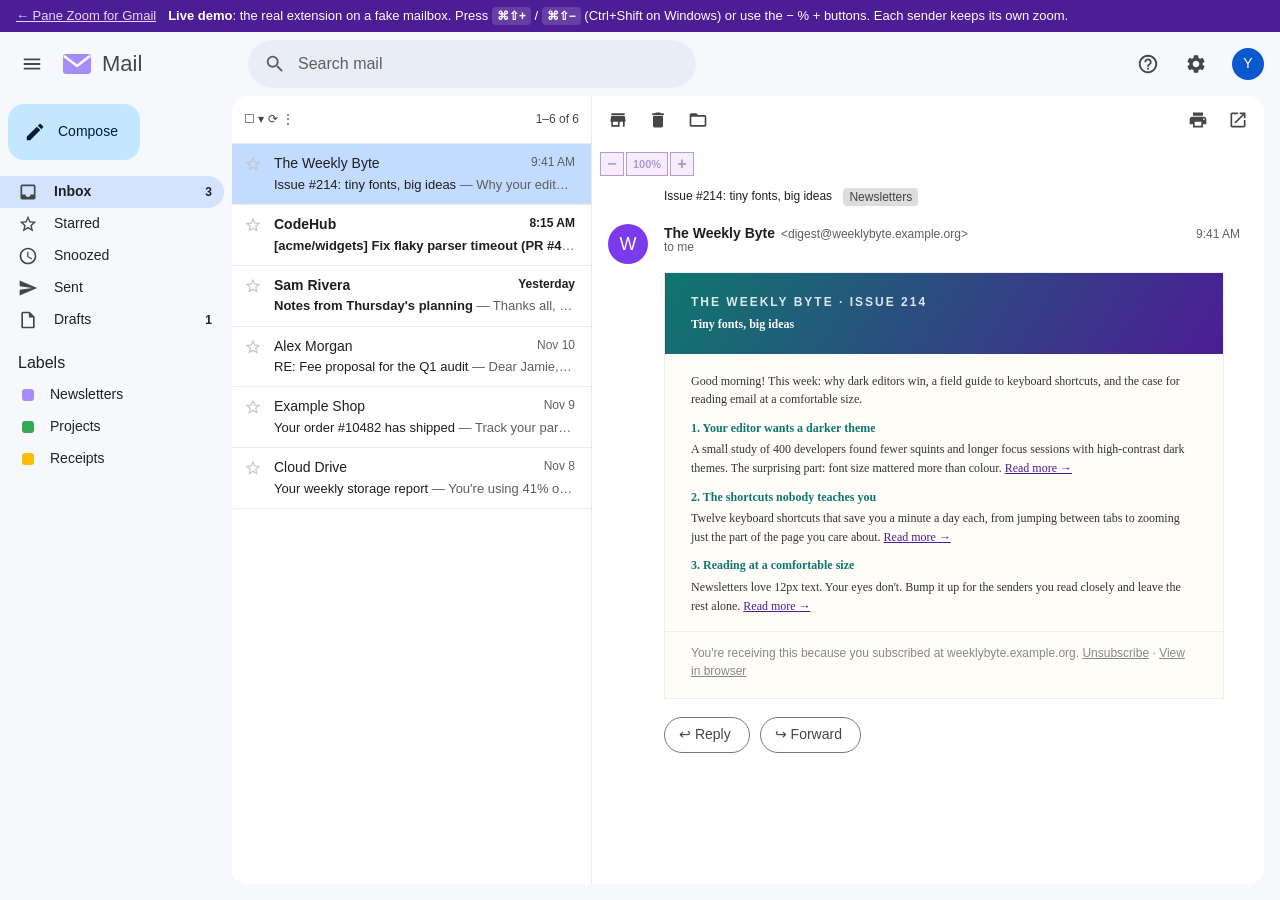
==== docs/demo/index.html @ 7b2cf3a8 "GitHub Pages site, live demo, store images and demo video docs/ is the public page (what it is, why," ====
<!doctype html>
<html lang="en">
<head>
<meta charset="utf-8">
<meta name="viewport" content="width=device-width, initial-scale=1">
<title>Inbox - you@example.com - Mail</title>
<meta name="description" content="Live demo of Pane Zoom for Gmail: the real extension code running on a fake mailbox.">
<link rel="icon" href="../img/icon-128.png">
<!--
  Live demo of Pane Zoom for Gmail. A fake mail client laid out like Gmail's
  "right of inbox" reading pane, using the selectors the extension relies on:
  h2.hP (subject), .gD[email] (sender), .a3s (message body), and a scrolling
  reading pane. ext/ holds copies of the real content.js / content.css,
  refreshed by tools/media.mjs. All people, addresses and mail are made up.

  Query parameters (used by tools/media.mjs):
    ?media            hide the demo banner
    ?open=<id>        open that conversation first (news, hub, sam, fees, shop, drive)
    ?preset=<json>    start from these levels: {"def":1,"senders":{"addr":1.5}}
    ?w=<px>           fixed list width
-->
<style>
  :root {
    --bg: #f6f8fc; --panel: #fff; --text: #1f1f1f; --muted: #5e5e5e; --line: #e8eaed;
    --hover: #f2f6fc; --sel: #d3e3fd; --compose: #c2e7ff; --search: #e9eef6;
    --font: "Google Sans", Roboto, -apple-system, BlinkMacSystemFont, "Segoe UI", Helvetica, Arial, sans-serif;
  }
  * { box-sizing: border-box; }
  html, body { height: 100%; margin: 0; }
  body { background: var(--bg); color: var(--text); font: 14px/1.4 var(--font); display: flex; flex-direction: column; overflow: hidden; }
  button { font: inherit; }

  /* demo banner */
  #banner { flex: none; background: #4c1d95; color: #fff; font-size: 13px; padding: 7px 16px; display: flex; gap: 12px; align-items: center; flex-wrap: wrap; }
  #banner b { font-weight: 600; }
  #banner a { color: #e9d5ff; }
  #banner kbd { font: 600 12px/1 var(--font); background: rgba(255,255,255,.15); border-radius: 4px; padding: 2px 5px; }
  body.media #banner { display: none; }

  /* top bar */
  #top { flex: none; height: 64px; display: flex; align-items: center; gap: 8px; padding: 8px 16px 8px 12px; }
  .icon-btn { width: 40px; height: 40px; border-radius: 50%; display: grid; place-items: center; color: #444746; flex: none; }
  .icon-btn svg { width: 22px; height: 22px; }
  #brand { display: flex; align-items: center; gap: 8px; width: 180px; font-size: 22px; color: #444746; }
  #brand svg { width: 34px; height: 34px; }
  #search { flex: 1; max-width: 720px; height: 48px; border-radius: 24px; background: var(--search); display: flex; align-items: center; gap: 12px; padding: 0 16px; color: var(--muted); font-size: 16px; }
  #search svg { width: 22px; height: 22px; }
  #top .spacer { flex: 1; }
  #me { width: 32px; height: 32px; border-radius: 50%; background: #0b57d0; color: #fff; display: grid; place-items: center; font-weight: 500; margin-left: 8px; }

  /* main area */
  #main { flex: 1; display: flex; min-height: 0; padding-right: 16px; padding-bottom: 16px; }
  #nav { width: 232px; flex: none; padding: 8px 8px 0 8px; }
  #compose { display: flex; align-items: center; gap: 12px; height: 56px; padding: 0 22px 0 16px; border-radius: 16px; background: var(--compose); color: #001d35; font-weight: 500; border: 0; margin: 0 0 16px 0; }
  #compose svg { width: 22px; height: 22px; }
  .nav-item { display: flex; align-items: center; gap: 16px; height: 32px; padding: 0 12px 0 18px; border-radius: 0 16px 16px 0; color: #202124; margin-left: -8px; }
  .nav-item svg { width: 20px; height: 20px; color: #444746; }
  .nav-item .n { margin-left: auto; font-size: 12px; font-weight: 600; }
  .nav-item.on { background: var(--sel); font-weight: 700; }
  .nav-h { margin: 16px 0 4px 10px; font-size: 16px; color: #202124; }
  .lbl { display: inline-block; width: 12px; height: 12px; border-radius: 3px; margin-left: 4px; }

  #mail { flex: 1; display: flex; min-width: 0; background: var(--panel); border-radius: 16px; overflow: hidden; }
  #list { width: var(--list-w, 360px); flex: none; border-right: 1px solid var(--line); overflow-y: auto; }
  #list-tools { height: 48px; display: flex; align-items: center; gap: 4px; padding: 0 12px; border-bottom: 1px solid var(--line); color: #444746; font-size: 12px; }
  #list-tools .count { margin-left: auto; }
  .row { display: grid; grid-template-columns: 20px 1fr auto; gap: 2px 10px; padding: 10px 16px 10px 12px; border-bottom: 1px solid var(--line); cursor: pointer; }
  .row:hover { background: var(--hover); box-shadow: inset 1px 0 0 #dadce0, inset -1px 0 0 #dadce0, 0 1px 2px 0 rgba(60,64,67,.3); }
  .row.open { background: #c2dbff; }
  .row .star { grid-row: span 2; color: #c4c7c5; padding-top: 1px; }
  .row .star svg { width: 18px; height: 18px; }
  .row .from { overflow: hidden; text-overflow: ellipsis; white-space: nowrap; }
  .row .when { font-size: 12px; color: var(--muted); }
  .row .line { grid-column: 2 / 4; overflow: hidden; text-overflow: ellipsis; white-space: nowrap; color: var(--muted); font-size: 13px; }
  .row .line .subj { color: var(--text); }
  .row.unread .from, .row.unread .when, .row.unread .subj { font-weight: 700; color: #1f1f1f; }

  /* reading pane: the scrolling ancestor the extension anchors to */
  #pane { flex: 1; min-width: 0; display: flex; flex-direction: column; }
  #pane-tools { flex: none; height: 48px; display: flex; align-items: center; gap: 4px; padding: 0 8px; color: #444746; }
  #pane-tools .icon-btn { width: 36px; height: 36px; }
  #pane-tools .icon-btn svg { width: 20px; height: 20px; }
  #pane-tools .spacer { flex: 1; }
  #scroll { flex: 1; overflow-y: auto; padding: 44px 24px 40px 0; }
  .conv { display: none; }
  .conv.on { display: block; }
  h2.hP { margin: 0 0 18px 72px; font-size: 22px; font-weight: 400; line-height: 1.35; color: #1f1f1f; }
  h2.hP .tag { display: inline-block; vertical-align: middle; font-size: 12px; line-height: 18px; padding: 0 6px; margin-left: 8px; border-radius: 4px; background: #ddd; color: #444; }
  .msg { display: grid; grid-template-columns: 72px minmax(0, 1fr); padding-bottom: 20px; }
  .msg > div { min-width: 0; }
  .msg + .msg { border-top: 1px solid var(--line); padding-top: 16px; }
  .av { width: 40px; height: 40px; border-radius: 50%; margin: 0 16px 0 16px; display: grid; place-items: center; color: #fff; font-size: 18px; font-weight: 500; }
  .hdr { display: flex; align-items: baseline; gap: 6px; min-height: 40px; flex-wrap: wrap; }
  .hdr .gD { font-weight: 700; font-size: 14px; }
  .hdr .addr { font-size: 12px; color: var(--muted); }
  .hdr .date { margin-left: auto; font-size: 12px; color: var(--muted); }
  .hdr .to { flex-basis: 100%; font-size: 12px; color: var(--muted); margin-top: -18px; }
  .a3s { font: 14px/1.5 Arial, Helvetica, sans-serif; color: #222; overflow-x: auto; padding-top: 8px; min-width: 0; }
  .actions { grid-column: 2; display: flex; gap: 10px; padding-top: 18px; }
  .actions span { border: 1px solid #747775; border-radius: 18px; padding: 7px 18px 7px 14px; color: #444746; font-size: 14px; font-weight: 500; }

  /* demo extras: keystroke badge, fake cursor (video only) */
  #keys { position: fixed; left: 50%; bottom: 110px; transform: translateX(-50%) translateY(8px); opacity: 0; transition: opacity .18s, transform .18s; background: rgba(32, 16, 64, .88); color: #fff; padding: 10px 14px; border-radius: 12px; display: flex; gap: 6px; align-items: center; font: 600 20px/1 var(--font); z-index: 2147483600; pointer-events: none; box-shadow: 0 8px 24px rgba(0,0,0,.25); }
  #keys.on { opacity: 1; transform: translateX(-50%); }
  #keys kbd { font: inherit; min-width: 38px; height: 38px; padding: 0 8px; display: grid; place-items: center; border-radius: 8px; background: #fff; color: #4c1d95; box-shadow: inset 0 -3px 0 #d8b4fe; }
  #keys .what { font-size: 15px; font-weight: 500; margin-left: 6px; opacity: .9; }
  #cursor { position: fixed; left: 0; top: 0; width: 22px; height: 22px; z-index: 2147483647; pointer-events: none; display: none; }
  body.video #cursor { display: block; }

  @media (max-width: 900px) {
    #nav, #brand span, #search { display: none; }
    #list { width: 42%; }
    #main { padding: 0 8px 8px; }
  }
  @media (max-width: 600px) {
    #list { display: none; }
  }
</style>
<script>
  // Before content.js: presets, and a stand-in for the bits of the chrome.*
  // API the extension uses. Sync "succeeds" by echoing the document back.
  (() => {
    const q = new URLSearchParams(location.search);
    if (q.has('media')) document.documentElement.classList.add('media-root');
    if (q.has('preset')) {
      for (const k of Object.keys(localStorage)) if (k.startsWith('gmailPaneZoom')) localStorage.removeItem(k);
      localStorage.setItem('gmailPaneZoom.v2', q.get('preset'));
    }
    const c = window.chrome || (window.chrome = {});
    try {
      c.runtime = { getManifest: () => ({ version: window.GPZ_VERSION || 'demo', name: 'Pane Zoom for Gmail' }), sendMessage: async (m) => ({ doc: m && m.doc }) };
      c.storage = { onChanged: { addListener() {} }, local: { get: async () => ({}), set: async () => {} } };
    } catch { /* read-only chrome object: content.js copes */ }

    // Keystroke badge for the shortcut, shown before the extension handles it.
    const mac = /mac/i.test((navigator.userAgentData && navigator.userAgentData.platform) || navigator.platform || '');
    let hide = 0;
    window.addEventListener('keydown', (e) => {
      if (!e.shiftKey || e.altKey || !(e.metaKey || e.ctrlKey)) return;
      const up = e.code === 'Equal' || e.key === '+' || e.key === '=';
      const down = e.code === 'Minus' || e.key === '_' || e.key === '-';
      if (!up && !down) return;
      const keys = document.getElementById('keys');
      if (!keys) return;
      keys.replaceChildren();
      for (const k of [mac ? '⌘' : 'Ctrl', '⇧', up ? '+' : '−']) {
        const kb = document.createElement('kbd'); kb.textContent = k; keys.append(kb);
      }
      const w = document.createElement('span'); w.className = 'what'; w.textContent = up ? 'zoom in' : 'zoom out'; keys.append(w);
      keys.classList.add('on');
      clearTimeout(hide);
      hide = setTimeout(() => keys.classList.remove('on'), 1100);
    }, true);
  })();
</script>
<script src="ext/version.js"></script>
</head>
<body>
<div id="banner">
  <a href="../">← Pane Zoom for Gmail</a>
  <span><b>Live demo</b>: the real extension on a fake mailbox. Press <kbd>⌘⇧+</kbd> / <kbd>⌘⇧−</kbd> (Ctrl+Shift on Windows) or use the − % + buttons. Each sender keeps its own zoom.</span>
</div>

<header id="top">
  <div class="icon-btn" aria-hidden="true"><svg viewBox="0 0 24 24" fill="currentColor"><path d="M3 18h18v-2H3v2zm0-5h18v-2H3v2zm0-7v2h18V6H3z"/></svg></div>
  <div id="brand"><svg viewBox="0 0 34 34" aria-hidden="true"><rect x="3" y="7" width="28" height="20" rx="3" fill="#a78bfa"/><path d="M4 9l13 10L30 9" fill="none" stroke="#fff" stroke-width="2.5"/></svg><span>Mail</span></div>
  <div id="search"><svg viewBox="0 0 24 24" fill="currentColor"><path d="M15.5 14h-.79l-.28-.27A6.47 6.47 0 0 0 16 9.5 6.5 6.5 0 1 0 9.5 16c1.61 0 3.09-.59 4.23-1.57l.27.28v.79l5 4.99L20.49 19l-4.99-5zm-6 0C7.01 14 5 11.99 5 9.5S7.01 5 9.5 5 14 7.01 14 9.5 11.99 14 9.5 14z"/></svg>Search mail</div>
  <div class="spacer"></div>
  <div class="icon-btn" aria-hidden="true"><svg viewBox="0 0 24 24" fill="currentColor"><path d="M11 18h2v-2h-2v2zm1-16C6.48 2 2 6.48 2 12s4.48 10 10 10 10-4.48 10-10S17.52 2 12 2zm0 18c-4.41 0-8-3.59-8-8s3.59-8 8-8 8 3.59 8 8-3.59 8-8 8zm0-14c-2.21 0-4 1.79-4 4h2c0-1.1.9-2 2-2s2 .9 2 2c0 2-3 1.75-3 5h2c0-2.25 3-2.5 3-5 0-2.21-1.79-4-4-4z"/></svg></div>
  <div class="icon-btn" aria-hidden="true"><svg viewBox="0 0 24 24" fill="currentColor"><path d="M19.14 12.94c.04-.3.06-.61.06-.94 0-.32-.02-.64-.07-.94l2.03-1.58a.49.49 0 0 0 .12-.61l-1.92-3.32a.488.488 0 0 0-.59-.22l-2.39.96c-.5-.38-1.03-.7-1.62-.94l-.36-2.54a.484.484 0 0 0-.48-.41h-3.84c-.24 0-.43.17-.47.41l-.36 2.54c-.59.24-1.13.57-1.62.94l-2.39-.96c-.22-.08-.47 0-.59.22L2.74 8.87c-.12.21-.08.47.12.61l2.03 1.58c-.05.3-.09.63-.09.94s.02.64.07.94l-2.03 1.58a.49.49 0 0 0-.12.61l1.92 3.32c.12.22.37.29.59.22l2.39-.96c.5.38 1.03.7 1.62.94l.36 2.54c.05.24.24.41.48.41h3.84c.24 0 .44-.17.47-.41l.36-2.54c.59-.24 1.13-.56 1.62-.94l2.39.96c.22.08.47 0 .59-.22l1.92-3.32c.12-.22.07-.47-.12-.61l-2.01-1.58zM12 15.6c-1.98 0-3.6-1.62-3.6-3.6s1.62-3.6 3.6-3.6 3.6 1.62 3.6 3.6-1.62 3.6-3.6 3.6z"/></svg></div>
  <div id="me" aria-hidden="true">Y</div>
</header>

<div id="main">
  <nav id="nav" aria-label="Folders">
    <button id="compose" type="button"><svg viewBox="0 0 24 24" fill="currentColor"><path d="M3 17.25V21h3.75L17.81 9.94l-3.75-3.75L3 17.25zM20.71 7.04a.996.996 0 0 0 0-1.41l-2.34-2.34a.996.996 0 0 0-1.41 0l-1.83 1.83 3.75 3.75 1.83-1.83z"/></svg>Compose</button>
    <div class="nav-item on"><svg viewBox="0 0 24 24" fill="currentColor"><path d="M19 3H4.99C3.88 3 3 3.9 3 5l.01 14c0 1.1.88 2 1.99 2h14c1.1 0 2-.9 2-2V5a2 2 0 0 0-2-2zm0 12h-4c0 1.66-1.35 3-3 3s-3-1.34-3-3H4.99V5H19v10z"/></svg>Inbox<span class="n">3</span></div>
    <div class="nav-item"><svg viewBox="0 0 24 24" fill="currentColor"><path d="M22 9.24l-7.19-.62L12 2 9.19 8.63 2 9.24l5.46 4.73L5.82 21 12 17.27 18.18 21l-1.63-7.03L22 9.24zM12 15.4l-3.76 2.27 1-4.28-3.32-2.88 4.38-.38L12 6.1l1.71 4.04 4.38.38-3.32 2.88 1 4.28L12 15.4z"/></svg>Starred</div>
    <div class="nav-item"><svg viewBox="0 0 24 24" fill="currentColor"><path d="M11.99 2C6.47 2 2 6.48 2 12s4.47 10 9.99 10C17.52 22 22 17.52 22 12S17.52 2 11.99 2zM12 20c-4.42 0-8-3.58-8-8s3.58-8 8-8 8 3.58 8 8-3.58 8-8 8zm.5-13H11v6l5.25 3.15.75-1.23-4.5-2.67z"/></svg>Snoozed</div>
    <div class="nav-item"><svg viewBox="0 0 24 24" fill="currentColor"><path d="M2.01 21L23 12 2.01 3 2 10l15 2-15 2z"/></svg>Sent</div>
    <div class="nav-item"><svg viewBox="0 0 24 24" fill="currentColor"><path d="M14 2H6c-1.1 0-1.99.9-1.99 2L4 20c0 1.1.89 2 1.99 2H18c1.1 0 2-.9 2-2V8l-6-6zM6 20V4h7v5h5v11H6z"/></svg>Drafts<span class="n">1</span></div>
    <div class="nav-h">Labels</div>
    <div class="nav-item"><span class="lbl" style="background:#a78bfa"></span>Newsletters</div>
    <div class="nav-item"><span class="lbl" style="background:#34a853"></span>Projects</div>
    <div class="nav-item"><span class="lbl" style="background:#fbbc04"></span>Receipts</div>
  </nav>

  <div id="mail">
    <div id="list" role="list">
      <div id="list-tools"><span>☐ ▾</span><span>⟳</span><span>⋮</span><span class="count">1–6 of 6</span></div>
      <div class="row unread" data-open="news"><span class="star"><svg viewBox="0 0 24 24" fill="currentColor"><path d="M22 9.24l-7.19-.62L12 2 9.19 8.63 2 9.24l5.46 4.73L5.82 21 12 17.27 18.18 21l-1.63-7.03L22 9.24zM12 15.4l-3.76 2.27 1-4.28-3.32-2.88 4.38-.38L12 6.1l1.71 4.04 4.38.38-3.32 2.88 1 4.28L12 15.4z"/></svg></span><span class="from">The Weekly Byte</span><span class="when">9:41 AM</span><span class="line"><span class="subj">Issue #214: tiny fonts, big ideas</span> — Why your editor needs a dark…</span></div>
      <div class="row unread" data-open="hub"><span class="star"><svg viewBox="0 0 24 24" fill="currentColor"><path d="M22 9.24l-7.19-.62L12 2 9.19 8.63 2 9.24l5.46 4.73L5.82 21 12 17.27 18.18 21l-1.63-7.03L22 9.24zM12 15.4l-3.76 2.27 1-4.28-3.32-2.88 4.38-.38L12 6.1l1.71 4.04 4.38.38-3.32 2.88 1 4.28L12 15.4z"/></svg></span><span class="from">CodeHub</span><span class="when">8:15 AM</span><span class="line"><span class="subj">[acme/widgets] Fix flaky parser timeout (PR #482)</span> — jordan-lee approved…</span></div>
      <div class="row unread" data-open="sam"><span class="star"><svg viewBox="0 0 24 24" fill="currentColor"><path d="M22 9.24l-7.19-.62L12 2 9.19 8.63 2 9.24l5.46 4.73L5.82 21 12 17.27 18.18 21l-1.63-7.03L22 9.24zM12 15.4l-3.76 2.27 1-4.28-3.32-2.88 4.38-.38L12 6.1l1.71 4.04 4.38.38-3.32 2.88 1 4.28L12 15.4z"/></svg></span><span class="from">Sam Rivera</span><span class="when">Yesterday</span><span class="line"><span class="subj">Notes from Thursday's planning</span> — Thanks all, here's where we landed…</span></div>
      <div class="row" data-open="fees"><span class="star"><svg viewBox="0 0 24 24" fill="currentColor"><path d="M22 9.24l-7.19-.62L12 2 9.19 8.63 2 9.24l5.46 4.73L5.82 21 12 17.27 18.18 21l-1.63-7.03L22 9.24zM12 15.4l-3.76 2.27 1-4.28-3.32-2.88 4.38-.38L12 6.1l1.71 4.04 4.38.38-3.32 2.88 1 4.28L12 15.4z"/></svg></span><span class="from">Alex Morgan</span><span class="when">Nov 10</span><span class="line"><span class="subj">RE: Fee proposal for the Q1 audit</span> — Dear Jamie, thank you for the brief…</span></div>
      <div class="row" data-open="shop"><span class="star"><svg viewBox="0 0 24 24" fill="currentColor"><path d="M22 9.24l-7.19-.62L12 2 9.19 8.63 2 9.24l5.46 4.73L5.82 21 12 17.27 18.18 21l-1.63-7.03L22 9.24zM12 15.4l-3.76 2.27 1-4.28-3.32-2.88 4.38-.38L12 6.1l1.71 4.04 4.38.38-3.32 2.88 1 4.28L12 15.4z"/></svg></span><span class="from">Example Shop</span><span class="when">Nov 9</span><span class="line"><span class="subj">Your order #10482 has shipped</span> — Track your parcel…</span></div>
      <div class="row" data-open="drive"><span class="star"><svg viewBox="0 0 24 24" fill="currentColor"><path d="M22 9.24l-7.19-.62L12 2 9.19 8.63 2 9.24l5.46 4.73L5.82 21 12 17.27 18.18 21l-1.63-7.03L22 9.24zM12 15.4l-3.76 2.27 1-4.28-3.32-2.88 4.38-.38L12 6.1l1.71 4.04 4.38.38-3.32 2.88 1 4.28L12 15.4z"/></svg></span><span class="from">Cloud Drive</span><span class="when">Nov 8</span><span class="line"><span class="subj">Your weekly storage report</span> — You're using 41% of 100 GB…</span></div>
    </div>

    <section id="pane" aria-label="Reading pane">
      <div id="pane-tools" aria-hidden="true">
        <div class="icon-btn"><svg viewBox="0 0 24 24" fill="currentColor"><path d="M20 4H4v2h16V4zm1 10v-2l-1-5H4l-1 5v2h1v6h10v-6h4v6h2v-6h1zm-9 4H6v-4h6v4z"/></svg></div>
        <div class="icon-btn"><svg viewBox="0 0 24 24" fill="currentColor"><path d="M6 19c0 1.1.9 2 2 2h8c1.1 0 2-.9 2-2V7H6v12zM19 4h-3.5l-1-1h-5l-1 1H5v2h14V4z"/></svg></div>
        <div class="icon-btn"><svg viewBox="0 0 24 24" fill="currentColor"><path d="M20 6h-8l-2-2H4c-1.1 0-1.99.9-1.99 2L2 18c0 1.1.9 2 2 2h16c1.1 0 2-.9 2-2V8c0-1.1-.9-2-2-2zm0 12H4V8h16v10z"/></svg></div>
        <div class="spacer"></div>
        <div class="icon-btn"><svg viewBox="0 0 24 24" fill="currentColor"><path d="M19 8H5c-1.66 0-3 1.34-3 3v6h4v4h12v-4h4v-6c0-1.66-1.34-3-3-3zm-3 11H8v-5h8v5zm3-7c-.55 0-1-.45-1-1s.45-1 1-1 1 .45 1 1-.45 1-1 1zm-1-9H6v4h12V3z"/></svg></div>
        <div class="icon-btn"><svg viewBox="0 0 24 24" fill="currentColor"><path d="M19 19H5V5h7V3H5a2 2 0 0 0-2 2v14a2 2 0 0 0 2 2h14c1.1 0 2-.9 2-2v-7h-2v7zM14 3v2h3.59l-9.83 9.83 1.41 1.41L19 6.41V10h2V3h-7z"/></svg></div>
      </div>
      <div id="scroll">

        <!-- 1. Newsletter: small fonts, fixed 600px layout -->
        <article class="conv" id="c-news">
          <h2 class="hP">Issue #214: tiny fonts, big ideas <span class="tag">Newsletters</span></h2>
          <div class="msg">
            <div class="av" style="background:#7c3aed">W</div>
            <div>
              <div class="hdr"><span class="gD" email="digest@weeklybyte.example.org">The Weekly Byte</span><span class="addr">&lt;digest@weeklybyte.example.org&gt;</span><span class="date">9:41 AM</span><span class="to">to me</span></div>
              <div class="a3s">
                <table width="560" cellpadding="0" cellspacing="0" style="width:560px;border-collapse:collapse;font-family:Georgia,serif;background:#fffdf8;border:1px solid #eee">
                  <tr><td style="background:linear-gradient(120deg,#0f766e,#4c1d95);padding:22px 26px;color:#fff">
                    <div style="font:700 11px/1 Arial,sans-serif;letter-spacing:2px;opacity:.85">THE WEEKLY BYTE · ISSUE 214</div>
                    <div style="font:700 24px/1.2 Georgia,serif;margin-top:8px">Tiny fonts, big ideas</div>
                  </td></tr>
                  <tr><td style="padding:18px 26px 4px;font-size:12px;line-height:1.55;color:#333">
                    <p style="margin:0 0 12px">Good morning! This week: why dark editors win, a field guide to keyboard shortcuts, and the case for reading email at a comfortable size.</p>
                    <p style="margin:0 0 4px;font:700 14px/1.3 Georgia,serif;color:#0f766e">1. Your editor wants a darker theme</p>
                    <p style="margin:0 0 12px">A small study of 400 developers found fewer squints and longer focus sessions with high-contrast dark themes. The surprising part: font size mattered more than colour. <a href="#" style="color:#4c1d95">Read more →</a></p>
                    <p style="margin:0 0 4px;font:700 14px/1.3 Georgia,serif;color:#0f766e">2. The shortcuts nobody teaches you</p>
                    <p style="margin:0 0 12px">Twelve keyboard shortcuts that save you a minute a day each, from jumping between tabs to zooming just the part of the page you care about. <a href="#" style="color:#4c1d95">Read more →</a></p>
                    <p style="margin:0 0 4px;font:700 14px/1.3 Georgia,serif;color:#0f766e">3. Reading at a comfortable size</p>
                    <p style="margin:0 0 12px">Newsletters love 12px text. Your eyes don't. Bump it up for the senders you read closely and leave the rest alone. <a href="#" style="color:#4c1d95">Read more →</a></p>
                  </td></tr>
                  <tr><td style="padding:12px 26px 18px;font:10px/1.5 Arial,sans-serif;color:#888;border-top:1px solid #eee">You're receiving this because you subscribed at weeklybyte.example.org. <a href="#" style="color:#888">Unsubscribe</a> · <a href="#" style="color:#888">View in browser</a></td></tr>
                </table>
              </div>
            </div>
            <div class="actions"><span>↩ Reply</span><span>↪ Forward</span></div>
          </div>
        </article>

        <!-- 2. Notifications: small text and code -->
        <article class="conv" id="c-hub">
          <h2 class="hP">[acme/widgets] Fix flaky parser timeout (PR #482) <span class="tag">Projects</span></h2>
          <div class="msg">
            <div class="av" style="background:#24292f">C</div>
            <div>
              <div class="hdr"><span class="gD" email="notifications@codehub.example.com">CodeHub</span><span class="addr">&lt;notifications@codehub.example.com&gt;</span><span class="date">8:15 AM</span><span class="to">to acme/widgets, Mention</span></div>
              <div class="a3s" style="font-size:13px">
                <p style="margin:0 0 10px"><b>@jordan-lee</b> approved this pull request.</p>
                <p style="margin:0 0 10px">Looks good. The retry with a bounded timeout is much better than the sleep. One nit below, otherwise ready to merge.</p>
                <p style="margin:0 0 6px;color:#57606a;font-size:12px">In <span style="font-family:Menlo,monospace">src/parser/stream.ts</span>:</p>
                <pre style="margin:0 0 10px;padding:8px 10px;background:#f6f8fa;border:1px solid #d0d7de;border-radius:6px;font:12px/1.45 Menlo,Consolas,monospace;color:#24292f">-  await sleep(500);
+  await waitFor(() =&gt; parser.idle, { timeout: 2_000 });</pre>
                <p style="margin:0 0 14px">Could we name the constant <span style="font-family:Menlo,monospace;background:#eff1f3;padding:1px 4px;border-radius:4px">PARSER_IDLE_TIMEOUT_MS</span>?</p>
                <p style="margin:0;color:#57606a;font-size:11px">—<br>Reply to this email directly, view it on CodeHub, or unsubscribe.<br>You are receiving this because you were mentioned.</p>
              </div>
            </div>
            <div class="actions"><span>↩ Reply</span><span>↪ Forward</span></div>
          </div>
        </article>

        <!-- 3. Colleague: plain message -->
        <article class="conv" id="c-sam">
          <h2 class="hP">Notes from Thursday's planning</h2>
          <div class="msg">
            <div class="av" style="background:#0b8043">S</div>
            <div>
              <div class="hdr"><span class="gD" email="sam.rivera@northwind.example.com">Sam Rivera</span><span class="addr">&lt;sam.rivera@northwind.example.com&gt;</span><span class="date">Yesterday, 5:02 PM</span><span class="to">to me, Jordan, Priya</span></div>
              <div class="a3s">
                <div>Hi all,</div><br>
                <div>Thanks for a productive session. Here's where we landed:</div>
                <ul>
                  <li>Ship the onboarding redesign behind a flag on the 18th.</li>
                  <li>Jordan owns the migration script; Priya reviews.</li>
                  <li>We'll revisit pricing copy after the user interviews.</li>
                </ul>
                <div>I've put the slides in the shared folder. Shout if I missed anything.</div><br>
                <div>Cheers,<br>Sam</div>
              </div>
            </div>
            <div class="actions"><span>↩ Reply</span><span>↩ Reply all</span><span>↪ Forward</span></div>
          </div>
        </article>

        <!-- 4. Outlook-style: fixed 702px table in pt, no-wrap cells -->
        <article class="conv" id="c-fees">
          <h2 class="hP">RE: Fee proposal for the Q1 audit <span class="tag">External</span></h2>
          <div class="msg">
            <div class="av" style="background:#c5221f">A</div>
            <div>
              <div class="hdr"><span class="gD" email="alex.morgan@fabrikam.example.com">Alex Morgan</span><span class="addr">&lt;alex.morgan@fabrikam.example.com&gt;</span><span class="date">Nov 10, 7:46 PM</span><span class="to">to me, Jordan</span></div>
              <div class="a3s" style="font:15px/1.5 'Times New Roman',Times,serif">
                <p class="MsoNormal" style="margin:0 0 12px">Dear Jamie,</p>
                <p class="MsoNormal" style="margin:0 0 12px">Thank you for sending the brief. We would be pleased to assist with the audit. Our fees for this engagement are charged on an hourly basis, as set out below.</p>
                <table border="0" cellspacing="0" cellpadding="0"><tr><td>
                  <table border="1" cellspacing="0" cellpadding="0" width="702" style="width:526.85pt;border-collapse:collapse;border:none">
                    <tr><td width="389" style="width:291.5pt;border:solid windowtext 1pt;padding:2pt 6pt"><p class="MsoNormal" align="center" style="text-align:center;white-space:nowrap"><b>Role</b></p></td>
                        <td nowrap width="313" style="border:solid windowtext 1pt;border-left:none;padding:2pt 6pt"><p class="MsoNormal" align="center" style="text-align:center"><b>Hourly rate (USD)</b></p></td></tr>
                    <tr><td width="389" style="width:291.5pt;border:solid windowtext 1pt;border-top:none;padding:2pt 6pt"><p class="MsoNormal" style="white-space:nowrap">Engagement Partner, Managing Partner</p></td>
                        <td nowrap width="313" style="border-bottom:solid windowtext 1pt;border-right:solid windowtext 1pt;padding:2pt 6pt"><p class="MsoNormal">850 reduced to 760</p></td></tr>
                    <tr><td width="389" style="width:291.5pt;border:solid windowtext 1pt;border-top:none;padding:2pt 6pt"><p class="MsoNormal" style="white-space:nowrap">Senior Manager</p></td>
                        <td nowrap width="313" style="border-bottom:solid windowtext 1pt;border-right:solid windowtext 1pt;padding:2pt 6pt"><p class="MsoNormal">540 reduced to 480</p></td></tr>
                    <tr><td width="389" style="width:291.5pt;border:solid windowtext 1pt;border-top:none;padding:2pt 6pt"><p class="MsoNormal" style="white-space:nowrap">Associate</p></td>
                        <td nowrap width="313" style="border-bottom:solid windowtext 1pt;border-right:solid windowtext 1pt;padding:2pt 6pt"><p class="MsoNormal">320 reduced to 290</p></td></tr>
                  </table>
                </td></tr></table>
                <p class="MsoNormal" style="margin:12px 0">An advance payment of USD 5,000 will be required on signing the engagement letter. We look forward to working with you.</p>
                <p class="MsoNormal" style="margin:0">Kind regards,<br>Alex Morgan<br><span style="color:#666;font-size:12px">Fabrikam Advisory · fabrikam.example.com</span></p>
              </div>
            </div>
            <div class="actions"><span>↩ Reply</span><span>↩ Reply all</span><span>↪ Forward</span></div>
          </div>
        </article>

        <!-- 5. Receipt: fixed 600px -->
        <article class="conv" id="c-shop">
          <h2 class="hP">Your order #10482 has shipped <span class="tag">Receipts</span></h2>
          <div class="msg">
            <div class="av" style="background:#e37400">E</div>
            <div>
              <div class="hdr"><span class="gD" email="receipts@shop.example.net">Example Shop</span><span class="addr">&lt;receipts@shop.example.net&gt;</span><span class="date">Nov 9</span><span class="to">to me</span></div>
              <div class="a3s">
                <table width="560" cellpadding="0" cellspacing="0" style="width:560px;font:12px/1.5 Helvetica,Arial,sans-serif;color:#333;border:1px solid #e5e5e5">
                  <tr><td colspan="2" style="padding:16px 20px;background:#fff7ed;font:700 18px/1.2 Helvetica,Arial,sans-serif;color:#9a3412">Good news: it's on its way</td></tr>
                  <tr><td style="padding:12px 20px">Mechanical keyboard, 75% layout × 1</td><td align="right" style="padding:12px 20px">$129.00</td></tr>
                  <tr><td style="padding:0 20px 12px">USB-C cable, 2 m × 2</td><td align="right" style="padding:0 20px 12px">$18.00</td></tr>
                  <tr><td style="padding:12px 20px;border-top:1px solid #eee"><b>Total</b></td><td align="right" style="padding:12px 20px;border-top:1px solid #eee"><b>$147.00</b></td></tr>
                  <tr><td colspan="2" style="padding:12px 20px;font-size:10px;color:#999;border-top:1px solid #eee">Order #10482 · Shipped Nov 9 · Tracking EX123456789 · Questions? Reply to this email.</td></tr>
                </table>
              </div>
            </div>
            <div class="actions"><span>↩ Reply</span><span>↪ Forward</span></div>
          </div>
        </article>

        <!-- 6. Service notice -->
        <article class="conv" id="c-drive">
          <h2 class="hP">Your weekly storage report</h2>
          <div class="msg">
            <div class="av" style="background:#1a73e8">D</div>
            <div>
              <div class="hdr"><span class="gD" email="noreply@drive.example.net">Cloud Drive</span><span class="addr">&lt;noreply@drive.example.net&gt;</span><span class="date">Nov 8</span><span class="to">to me</span></div>
              <div class="a3s" style="font-size:12px;color:#444">
                <p style="margin:0 0 10px">You're using <b>41 GB</b> of your 100 GB plan.</p>
                <div style="height:8px;width:300px;max-width:100%;background:#e8eaed;border-radius:4px"><div style="height:8px;width:41%;background:#1a73e8;border-radius:4px"></div></div>
                <p style="margin:12px 0 0">Largest folders: Photos (22 GB), Projects (9 GB), Backups (6 GB).</p>
              </div>
            </div>
            <div class="actions"><span>↩ Reply</span><span>↪ Forward</span></div>
          </div>
        </article>

      </div>
    </section>
  </div>
</div>

<div id="keys" aria-hidden="true"></div>
<svg id="cursor" viewBox="0 0 22 22" aria-hidden="true"><path d="M3 2l14 9.5-6.2 1.1 3.6 6.9-2.6 1.3-3.6-6.9L3 18z" fill="#111" stroke="#fff" stroke-width="1.4" stroke-linejoin="round"/></svg>

<script>
  // Demo wiring: open conversations from the list.
  (() => {
    const q = new URLSearchParams(location.search);
    if (q.has('media')) document.body.classList.add('media');
    if (q.has('video')) document.body.classList.add('video');
    if (q.get('w')) document.documentElement.style.setProperty('--list-w', `${parseInt(q.get('w'), 10)}px`);
    const rows = [...document.querySelectorAll('.row')];
    function open(id) {
      for (const c of document.querySelectorAll('.conv')) c.classList.toggle('on', c.id === `c-${id}`);
      for (const r of rows) {
        const on = r.dataset.open === id;
        r.classList.toggle('open', on);
        if (on) r.classList.remove('unread');
      }
      document.getElementById('scroll').scrollTop = 0;
    }
    for (const r of rows) r.addEventListener('click', () => open(r.dataset.open));
    open(q.get('open') || 'news');
    window.demo = {
      open,
      cursor(x, y) { const c = document.getElementById('cursor'); c.style.transform = `translate(${x}px, ${y}px)`; },
    };
  })();
</script>
<link rel="stylesheet" href="ext/content.css">
<script src="ext/content.js"></script>
</body>
</html>
---- docs/demo/ext/content.css ----
/* What gets zoomed: the conversation subject and each message body.
   content.js sets each one's zoom inline (per sender); this var is only the
   default for a body it hasn't reached yet. Keep selectors non-nested: zoom
   multiplies. */
h2.hP,
.a3s {
  zoom: var(--gpz-zoom, 1);
}

/* Zoomed bodies: reflow fixed-width layouts (600px newsletters, receipts) to
   the pane width instead of letting them run off the side. */
.a3s.gpz-fit { overflow-wrap: break-word; }
.a3s.gpz-fit * { max-width: 100% !important; }
.a3s.gpz-fit table,
.a3s.gpz-fit div { min-width: 0 !important; }
.a3s.gpz-fit img[width],
.a3s.gpz-fit img[style*="width"] { height: auto !important; }
.a3s.gpz-fit pre { white-space: pre-wrap !important; }

/* Still too wide (content.js adds .gpz-fit2): drop fixed pixel/pt widths on
   tables and cells (Outlook writes width="702" style="width:526.85pt") and
   let no-wrap cells wrap. Percentage widths are left alone. */
.a3s.gpz-fit2 :is(table, td, th, col)[width]:not([width$="%"]),
.a3s.gpz-fit2 :is(table, td, th)[style*="width:"],
.a3s.gpz-fit2 :is(table, td, th)[style*="width: "] { width: auto !important; }
.a3s.gpz-fit2 [nowrap],
.a3s.gpz-fit2 [style*="nowrap"] { white-space: normal !important; }

/* Floating control, positioned by content.js at the pane's top-left. Fixed
   small size; faint until hovered. */
#gpz-bar {
  position: fixed;
  z-index: 2147483000;
  display: none;
  user-select: none;
}
#gpz-bar.gpz-on { display: block; }

#gpz-row {
  display: flex;
  gap: 2px;
  opacity: 0.45;
  transition: opacity 0.15s;
}
#gpz-row:hover { opacity: 1; }

#gpz-row button {
  all: unset;
  box-sizing: border-box;
  height: 24px;
  min-width: 24px;
  padding: 0 4px;
  display: grid;
  place-items: center;
  border: 1.5px solid #6b21a8;          /* dark purple */
  border-radius: 0;
  background: rgba(216, 180, 254, 0.5); /* light mauve */
  color: #4c1d95;
  font: 700 16px/1 -apple-system, BlinkMacSystemFont, "Segoe UI", Roboto, sans-serif;
  cursor: pointer;
  transition: background 0.15s;
}
#gpz-row button:hover { background: rgba(216, 180, 254, 0.9); }
#gpz-row button:disabled { opacity: 0.4; cursor: default; }
#gpz-row button.gpz-pct { min-width: 42px; font-size: 11px; }

/* Hover help: sender, shortcuts, version. Shown instantly (native title
   tooltips take ~1s and are easy to miss). */
#gpz-tip {
  position: absolute;
  left: 0;
  top: 100%;
  margin-top: 4px;
  display: none;
  padding: 4px 7px;
  border: 1.5px solid #6b21a8;
  background: #4c1d95;
  color: #fff;
  font: 500 11px/1.55 -apple-system, BlinkMacSystemFont, "Segoe UI", Roboto, sans-serif;
  white-space: pre;
  pointer-events: none;
}
#gpz-bar:hover #gpz-tip { display: block; }
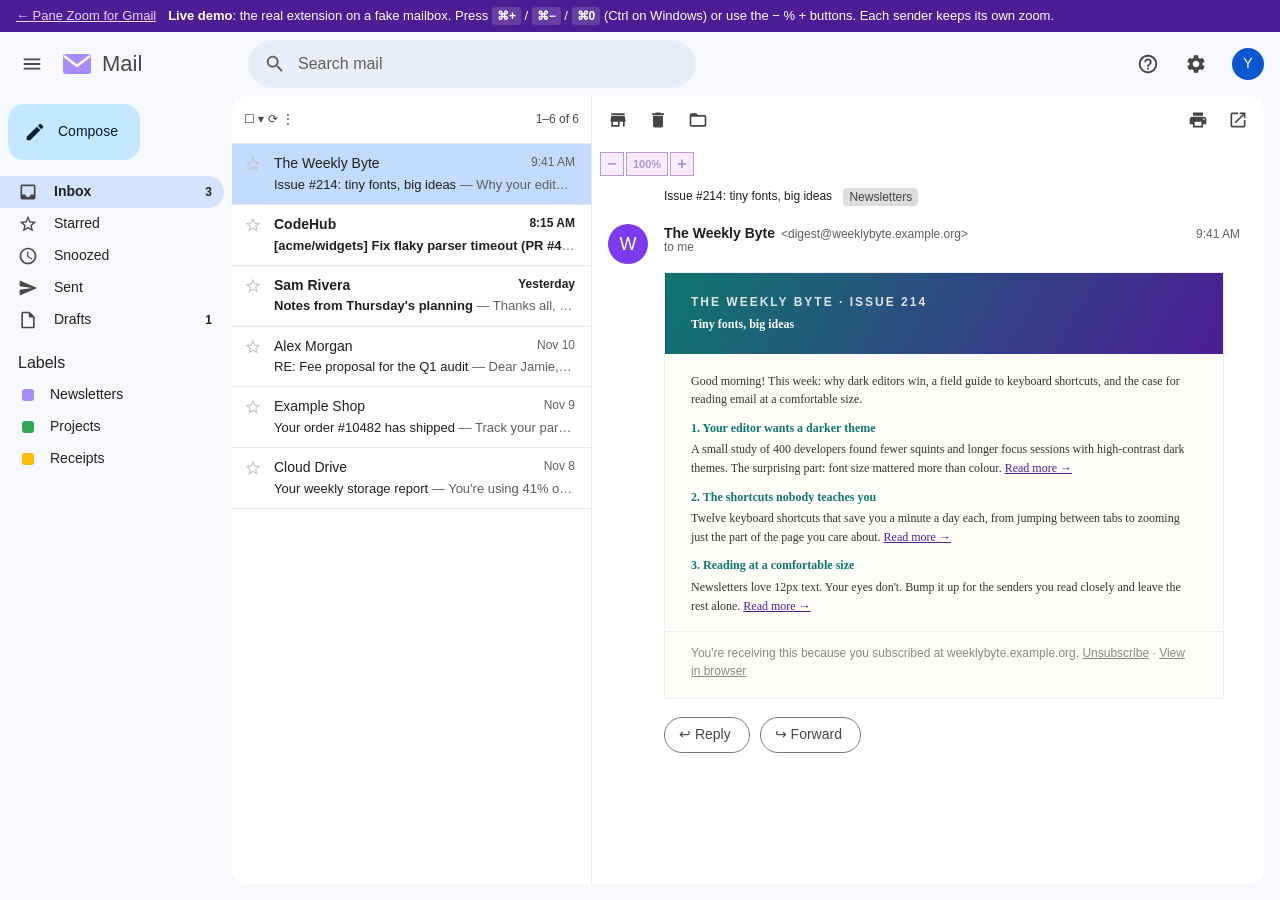
==== commit eac3540d: "Chrome's zoom keys zoom the email: Cmd/Ctrl + = / - / 0, no Shift needed While a conversation is ope" ====
--- a/docs/demo/index.html
+++ b/docs/demo/index.html
@@ -143,7 +143,7 @@
       const keys = document.getElementById('keys');
       if (!keys) return;
       keys.replaceChildren();
-      for (const k of [mac ? '⌘' : 'Ctrl', '⇧', up ? '+' : '−']) {
+      for (const k of [mac ? '⌘' : 'Ctrl', up ? '+' : '−']) {
         const kb = document.createElement('kbd'); kb.textContent = k; keys.append(kb);
       }
       const w = document.createElement('span'); w.className = 'what'; w.textContent = up ? 'zoom in' : 'zoom out'; keys.append(w);
@@ -158,7 +158,7 @@
 <body>
 <div id="banner">
   <a href="../">← Pane Zoom for Gmail</a>
-  <span><b>Live demo</b>: the real extension on a fake mailbox. Press <kbd>⌘⇧+</kbd> / <kbd>⌘⇧−</kbd> (Ctrl+Shift on Windows) or use the − % + buttons. Each sender keeps its own zoom.</span>
+  <span><b>Live demo</b>: the real extension on a fake mailbox. Press <kbd>⌘+</kbd> / <kbd>⌘−</kbd> / <kbd>⌘0</kbd> (Ctrl on Windows) or use the − % + buttons. Each sender keeps its own zoom.</span>
 </div>
 
 <header id="top">
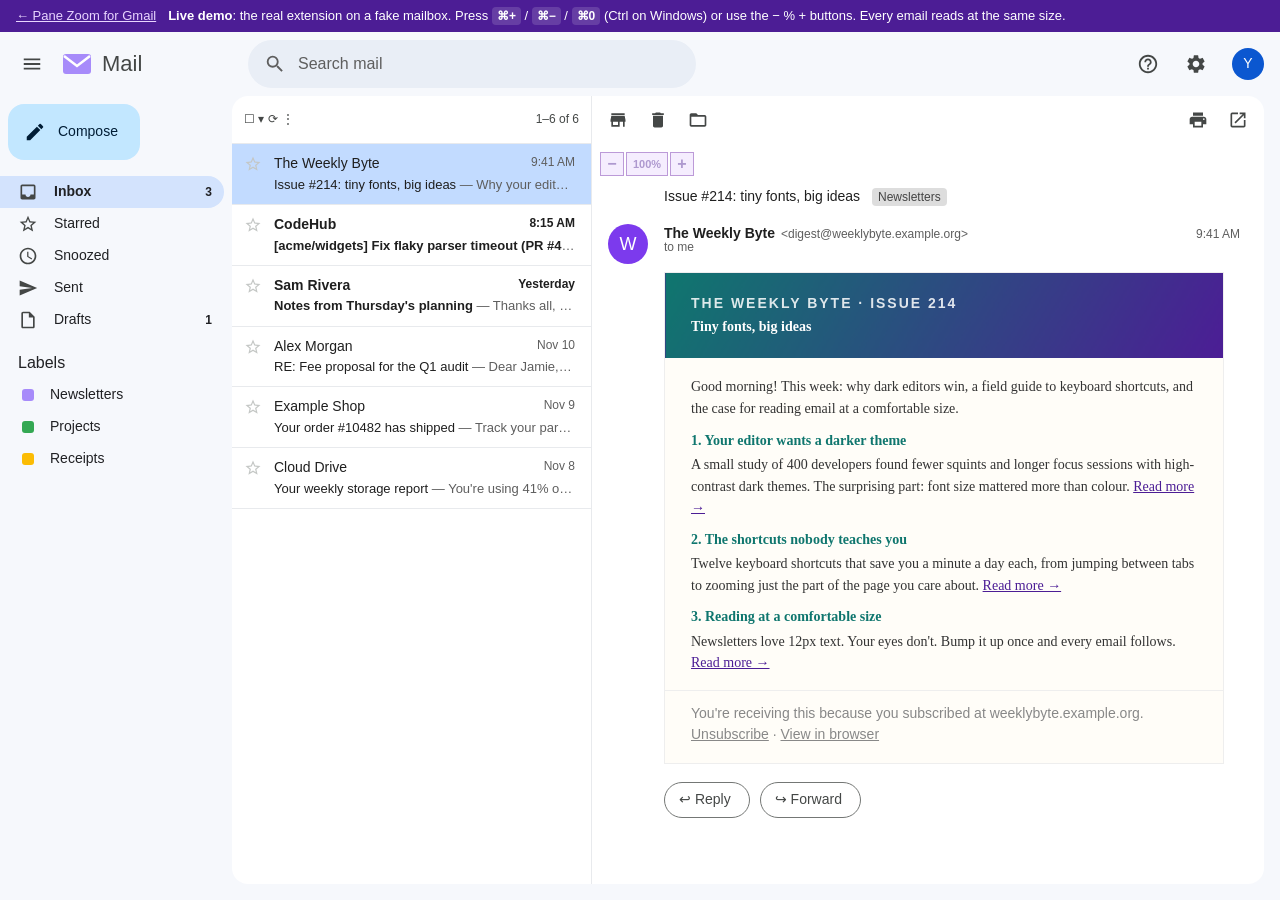
==== commit 4c42351f: "One text size and one reading level for all mail (1.4) Font sizes differed across messages and threa" ====
--- a/docs/demo/index.html
+++ b/docs/demo/index.html
@@ -16,7 +16,7 @@
   Query parameters (used by tools/media.mjs):
     ?media            hide the demo banner
     ?open=<id>        open that conversation first (news, hub, sam, fees, shop, drive)
-    ?preset=<json>    start from these levels: {"def":1,"senders":{"addr":1.5}}
+    ?preset=<json>    start from this level: {"def":1.5}
     ?w=<px>           fixed list width
 -->
 <style>
@@ -158,7 +158,7 @@
 <body>
 <div id="banner">
   <a href="../">← Pane Zoom for Gmail</a>
-  <span><b>Live demo</b>: the real extension on a fake mailbox. Press <kbd>⌘+</kbd> / <kbd>⌘−</kbd> / <kbd>⌘0</kbd> (Ctrl on Windows) or use the − % + buttons. Each sender keeps its own zoom.</span>
+  <span><b>Live demo</b>: the real extension on a fake mailbox. Press <kbd>⌘+</kbd> / <kbd>⌘−</kbd> / <kbd>⌘0</kbd> (Ctrl on Windows) or use the − % + buttons. Every email reads at the same size.</span>
 </div>
 
 <header id="top">
@@ -227,7 +227,7 @@
                     <p style="margin:0 0 4px;font:700 14px/1.3 Georgia,serif;color:#0f766e">2. The shortcuts nobody teaches you</p>
                     <p style="margin:0 0 12px">Twelve keyboard shortcuts that save you a minute a day each, from jumping between tabs to zooming just the part of the page you care about. <a href="#" style="color:#4c1d95">Read more →</a></p>
                     <p style="margin:0 0 4px;font:700 14px/1.3 Georgia,serif;color:#0f766e">3. Reading at a comfortable size</p>
-                    <p style="margin:0 0 12px">Newsletters love 12px text. Your eyes don't. Bump it up for the senders you read closely and leave the rest alone. <a href="#" style="color:#4c1d95">Read more →</a></p>
+                    <p style="margin:0 0 12px">Newsletters love 12px text. Your eyes don't. Bump it up once and every email follows. <a href="#" style="color:#4c1d95">Read more →</a></p>
                   </td></tr>
                   <tr><td style="padding:12px 26px 18px;font:10px/1.5 Arial,sans-serif;color:#888;border-top:1px solid #eee">You're receiving this because you subscribed at weeklybyte.example.org. <a href="#" style="color:#888">Unsubscribe</a> · <a href="#" style="color:#888">View in browser</a></td></tr>
                 </table>
